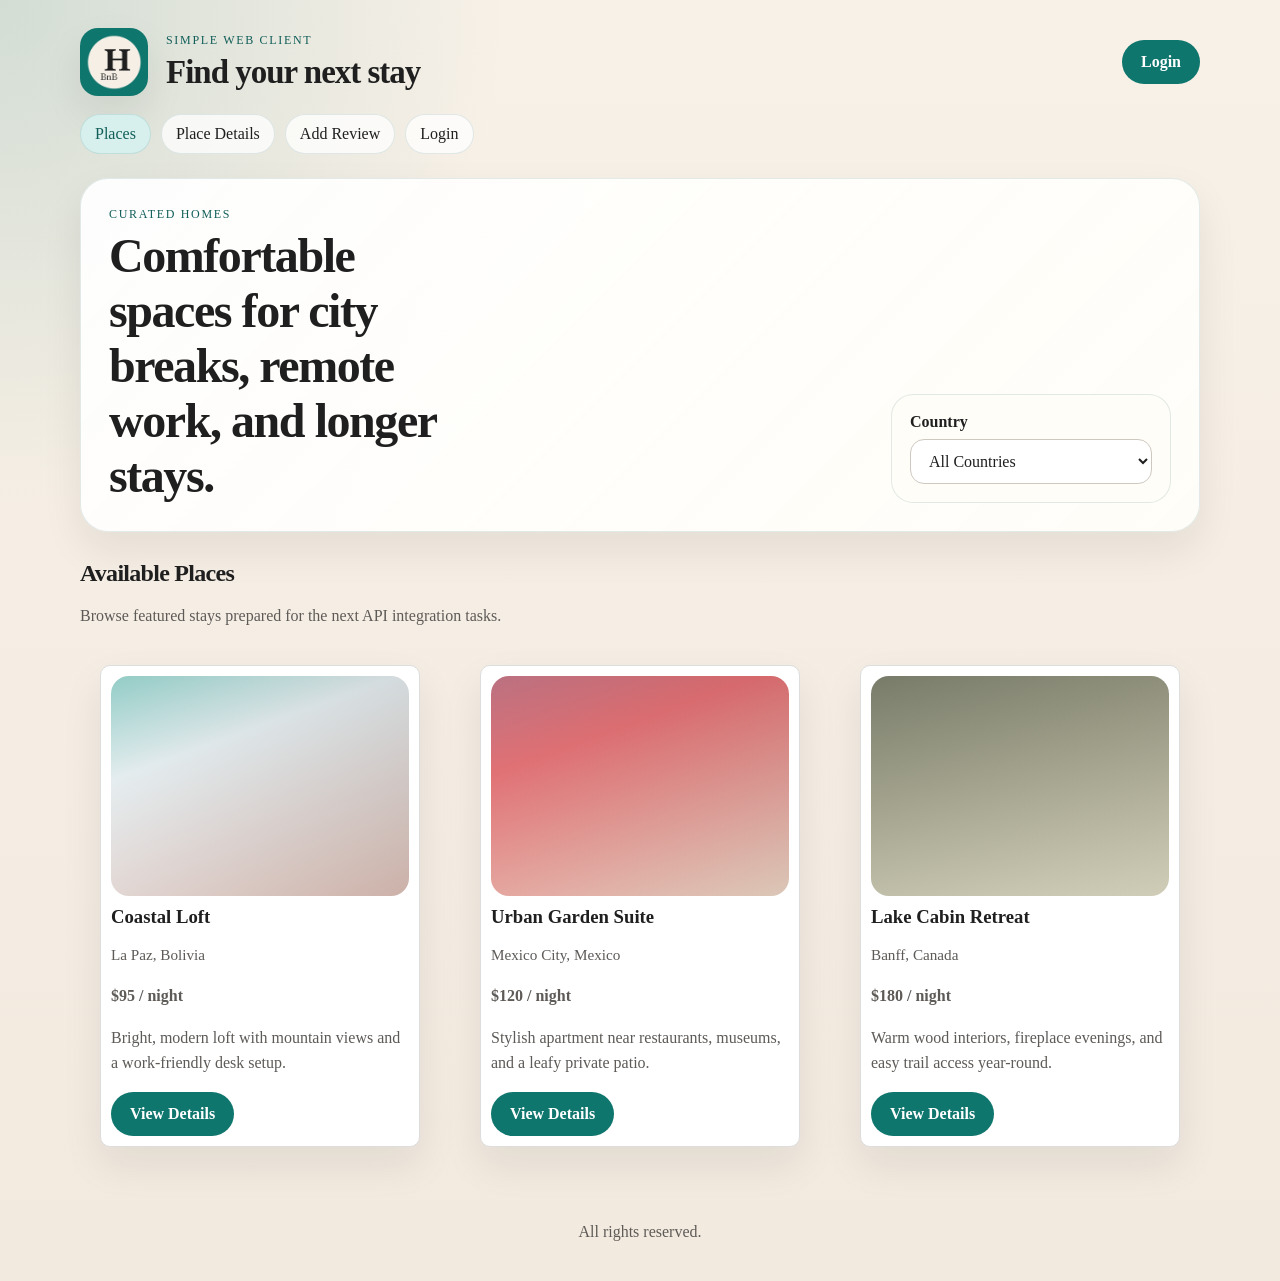
==== part4/index.html @ 8bcf2157 "Part 4 Task 0: add HBnB web client page designs" ====
<!DOCTYPE html>
<html lang="en">
<head>
    <meta charset="utf-8">
    <meta name="viewport" content="width=device-width, initial-scale=1">
    <title>HBnB | Places</title>
    <link rel="icon" type="image/png" href="images/icon.png">
    <link rel="stylesheet" href="styles.css">
</head>
<body>
    <div class="site-shell">
        <header class="site-header">
            <div class="brand">
                <a href="index.html" aria-label="HBnB home">
                    <img src="images/logo.png" alt="HBnB logo" class="logo">
                </a>
                <div>
                    <p class="eyebrow">Simple Web Client</p>
                    <h1>Find your next stay</h1>
                </div>
            </div>
            <a href="login.html" class="login-button">Login</a>
        </header>

        <nav class="site-nav" aria-label="Primary">
            <a href="index.html" aria-current="page">Places</a>
            <a href="place.html">Place Details</a>
            <a href="add_review.html">Add Review</a>
            <a href="login.html">Login</a>
        </nav>

        <main>
            <section class="hero">
                <div>
                    <p class="eyebrow">Curated homes</p>
                    <h2>Comfortable spaces for city breaks, remote work, and longer stays.</h2>
                </div>
                <form class="filter-bar" action="#" method="get">
                    <label for="country-filter">Country</label>
                    <select id="country-filter" name="country">
                        <option value="">All Countries</option>
                        <option>Argentina</option>
                        <option>Bolivia</option>
                        <option>Canada</option>
                        <option>Mexico</option>
                        <option>United States</option>
                    </select>
                </form>
            </section>

            <section aria-labelledby="places-heading">
                <div class="section-heading">
                    <h2 id="places-heading">Available Places</h2>
                    <p>Browse featured stays prepared for the next API integration tasks.</p>
                </div>

                <div class="places-grid">
                    <article class="place-card">
                        <div class="card-media coastal-stay"></div>
                        <div class="card-content">
                            <h3>Coastal Loft</h3>
                            <p class="place-meta">La Paz, Bolivia</p>
                            <p class="place-price">$95 / night</p>
                            <p>Bright, modern loft with mountain views and a work-friendly desk setup.</p>
                            <a href="place.html" class="details-button">View Details</a>
                        </div>
                    </article>

                    <article class="place-card">
                        <div class="card-media urban-suite"></div>
                        <div class="card-content">
                            <h3>Urban Garden Suite</h3>
                            <p class="place-meta">Mexico City, Mexico</p>
                            <p class="place-price">$120 / night</p>
                            <p>Stylish apartment near restaurants, museums, and a leafy private patio.</p>
                            <a href="place.html" class="details-button">View Details</a>
                        </div>
                    </article>

                    <article class="place-card">
                        <div class="card-media lake-cabin"></div>
                        <div class="card-content">
                            <h3>Lake Cabin Retreat</h3>
                            <p class="place-meta">Banff, Canada</p>
                            <p class="place-price">$180 / night</p>
                            <p>Warm wood interiors, fireplace evenings, and easy trail access year-round.</p>
                            <a href="place.html" class="details-button">View Details</a>
                        </div>
                    </article>
                </div>
            </section>
        </main>

        <footer class="site-footer">
            <p>All rights reserved.</p>
        </footer>
    </div>
</body>
</html>
---- part4/styles.css ----
:root {
    --bg: #f5efe6;
    --panel: #fffdf8;
    --panel-strong: #ffffff;
    --ink: #1f1f1f;
    --muted: #5d5a57;
    --line: #ddd;
    --accent: #0f766e;
    --accent-dark: #115e59;
    --accent-soft: #d8f0ed;
    --shadow: 0 18px 40px rgba(31, 31, 31, 0.08);
}

* {
    box-sizing: border-box;
}

body {
    margin: 0;
    min-height: 100vh;
    color: var(--ink);
    font-family: Georgia, "Times New Roman", serif;
    background:
        radial-gradient(circle at top left, rgba(15, 118, 110, 0.16), transparent 28%),
        linear-gradient(180deg, #f8f1e8 0%, #f2eadf 100%);
}

img {
    display: block;
    max-width: 100%;
}

a {
    color: inherit;
    text-decoration: none;
}

.site-shell {
    min-height: 100vh;
    display: flex;
    flex-direction: column;
}

.site-header,
.site-nav,
main,
.site-footer {
    width: min(1120px, calc(100% - 32px));
    margin: 0 auto;
}

.site-header {
    display: flex;
    align-items: center;
    justify-content: space-between;
    gap: 24px;
    padding: 28px 0 18px;
}

.brand {
    display: flex;
    align-items: center;
    gap: 18px;
}

.logo {
    width: 68px;
    height: 68px;
    border-radius: 18px;
    object-fit: cover;
    box-shadow: var(--shadow);
}

.brand h1,
.hero h2,
.section-heading h2,
.place-hero-copy h2,
.auth-panel h2,
.add-review h2 {
    margin: 0;
    font-weight: 700;
    letter-spacing: -0.03em;
}

.brand h1 {
    font-size: clamp(1.5rem, 1.1rem + 1.2vw, 2.25rem);
}

.eyebrow {
    margin: 0 0 6px;
    color: var(--accent-dark);
    text-transform: uppercase;
    letter-spacing: 0.14em;
    font-size: 0.75rem;
}

.login-button,
.primary-button,
.details-button {
    display: inline-flex;
    align-items: center;
    justify-content: center;
    min-height: 44px;
    padding: 10px 18px;
    border-radius: 999px;
    border: 1px solid transparent;
    background: var(--accent);
    color: #fff;
    font-weight: 600;
    transition: background-color 0.2s ease, transform 0.2s ease;
}

.login-button:hover,
.primary-button:hover,
.details-button:hover,
.login-button:focus-visible,
.primary-button:focus-visible,
.details-button:focus-visible {
    background: var(--accent-dark);
    transform: translateY(-1px);
}

.site-nav {
    display: flex;
    flex-wrap: wrap;
    gap: 10px;
    padding: 0 0 24px;
}

.site-nav a {
    padding: 10px 14px;
    border-radius: 999px;
    background: rgba(255, 255, 255, 0.75);
    border: 1px solid rgba(17, 94, 89, 0.12);
}

.site-nav a[aria-current="page"] {
    background: var(--accent-soft);
    color: var(--accent-dark);
}

main {
    flex: 1;
    padding-bottom: 28px;
}

.hero,
.place-hero,
.auth-panel,
.add-review {
    background: linear-gradient(135deg, rgba(255, 255, 255, 0.92), rgba(255, 253, 248, 0.98));
    border: 1px solid rgba(17, 94, 89, 0.12);
    border-radius: 28px;
    box-shadow: var(--shadow);
}

.hero {
    display: flex;
    align-items: end;
    justify-content: space-between;
    gap: 24px;
    padding: 28px;
    margin-bottom: 28px;
}

.hero h2,
.place-hero-copy h2 {
    font-size: clamp(2rem, 1.4rem + 2vw, 3.4rem);
    max-width: 14ch;
}

.filter-bar {
    min-width: min(100%, 280px);
    padding: 18px;
    border-radius: 22px;
    background: var(--panel);
    border: 1px solid rgba(17, 94, 89, 0.12);
}

.filter-bar label,
.form-row label {
    display: block;
    margin-bottom: 8px;
    font-weight: 700;
}

.filter-bar select,
.form-row input,
.form-row select,
.form-row textarea {
    width: 100%;
    padding: 12px 14px;
    border: 1px solid #cfc8c1;
    border-radius: 14px;
    font: inherit;
    background: #fff;
    color: var(--ink);
}

.section-heading {
    margin-bottom: 12px;
}

.section-heading p,
.auth-panel > p,
.add-review > p,
.place-hero-copy > p,
.card-content p,
.place-info p,
.review-card p {
    color: var(--muted);
    line-height: 1.6;
}

.split-heading {
    display: flex;
    align-items: end;
    justify-content: space-between;
    gap: 16px;
}

.places-grid,
.reviews-grid,
.details-grid {
    display: grid;
    gap: 20px;
}

.places-grid {
    grid-template-columns: repeat(auto-fit, minmax(240px, 1fr));
}

.details-grid {
    grid-template-columns: repeat(auto-fit, minmax(220px, 1fr));
}

.reviews-grid {
    grid-template-columns: repeat(auto-fit, minmax(280px, 1fr));
}

.place-card,
.review-card,
.place-info {
    margin: 20px;
    padding: 10px;
    border: 1px solid #ddd;
    border-radius: 10px;
    background: var(--panel-strong);
}

.place-card {
    overflow: hidden;
    box-shadow: var(--shadow);
}

.card-media,
.hero-image {
    min-height: 220px;
    border-radius: 18px;
    background-size: cover;
    background-position: center;
}

.card-content {
    padding: 10px 0 0;
}

.card-content h3,
.review-card h3,
.place-info h3 {
    margin-top: 0;
    margin-bottom: 8px;
}

.place-price,
.rating {
    font-weight: 700;
    color: var(--accent-dark);
}

.place-meta,
.review-author {
    font-size: 0.95rem;
}

.place-hero {
    display: grid;
    grid-template-columns: 1.1fr 0.9fr;
    gap: 24px;
    padding: 28px;
    margin-bottom: 28px;
}

.place-details {
    margin-bottom: 28px;
}

.amenities-list {
    margin: 0;
    padding-left: 20px;
    color: var(--muted);
}

.review-header {
    display: flex;
    align-items: start;
    justify-content: space-between;
    gap: 12px;
}

.centered-main {
    display: grid;
    place-items: center;
}

.auth-panel,
.add-review {
    width: min(100%, 620px);
    padding: 32px;
}

.form {
    display: grid;
    gap: 18px;
    margin-top: 20px;
}

.form-row textarea {
    resize: vertical;
}

.site-footer {
    padding: 12px 0 24px;
    text-align: center;
    color: var(--muted);
}

.coastal-stay {
    background-image:
        linear-gradient(135deg, rgba(255, 255, 255, 0.12), rgba(0, 0, 0, 0.2)),
        linear-gradient(160deg, #83c5be 0%, #edf6f9 32%, #ffddd2 100%);
}

.urban-suite {
    background-image:
        linear-gradient(135deg, rgba(255, 255, 255, 0.08), rgba(0, 0, 0, 0.14)),
        linear-gradient(160deg, #b56576 0%, #e56b6f 30%, #ffe8d6 100%);
}

.lake-cabin {
    background-image:
        linear-gradient(135deg, rgba(255, 255, 255, 0.08), rgba(0, 0, 0, 0.18)),
        linear-gradient(160deg, #6b705c 0%, #a5a58d 40%, #fefae0 100%);
}

@media (max-width: 760px) {
    .site-header,
    .hero,
    .split-heading,
    .place-hero {
        display: block;
    }

    .login-button,
    .primary-button,
    .details-button {
        width: 100%;
    }

    .site-header {
        padding-bottom: 12px;
    }

    .brand {
        margin-bottom: 18px;
    }

    .filter-bar,
    .hero-image {
        margin-top: 18px;
    }

    .auth-panel,
    .add-review {
        padding: 24px;
    }
}
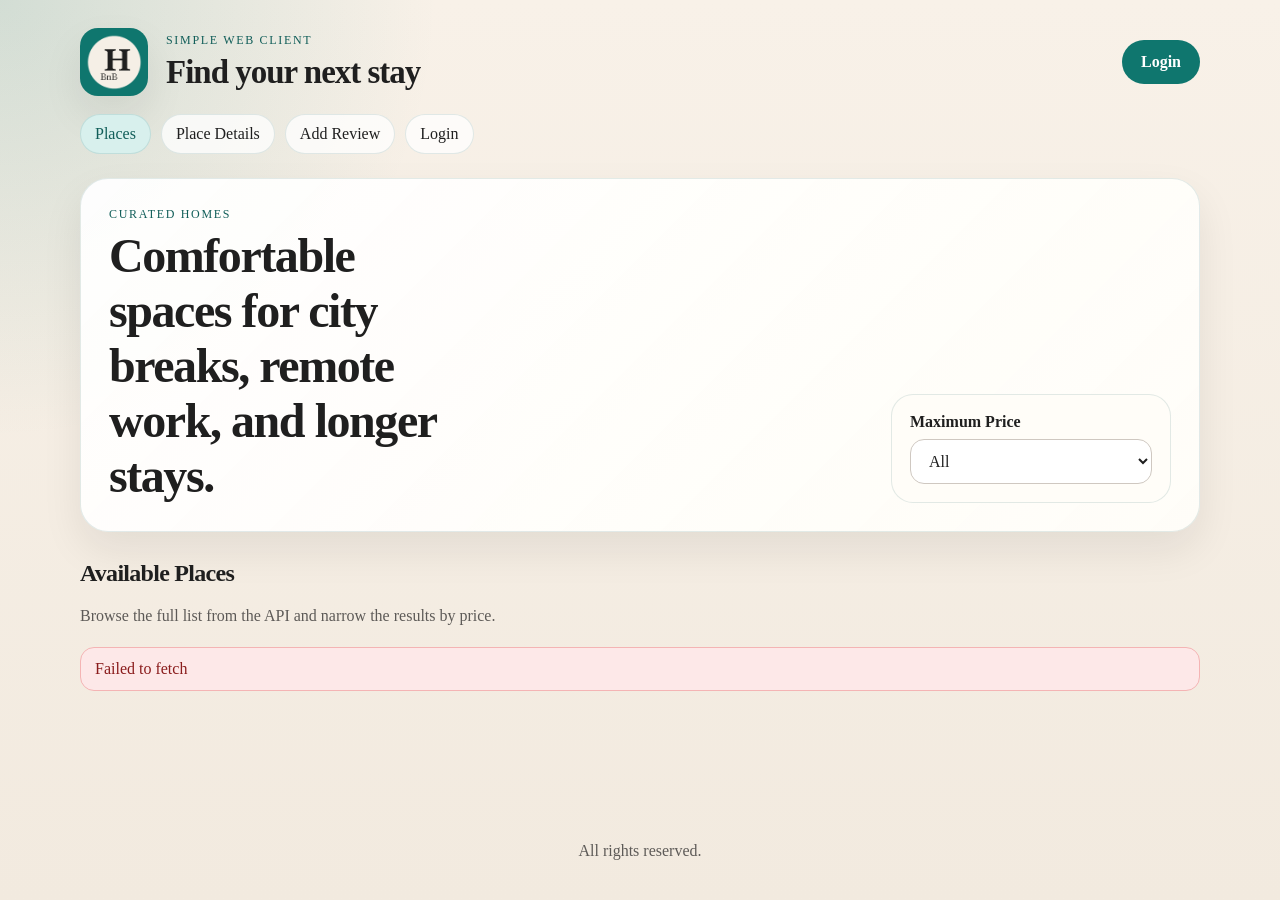
==== commit 7f339099: "Part 4 Task 1: implement login with JWT cookie" ====
--- a/part4/index.html
+++ b/part4/index.html
@@ -19,14 +19,14 @@
                     <h1>Find your next stay</h1>
                 </div>
             </div>
-            <a href="login.html" class="login-button">Login</a>
+            <a href="login.html" class="login-button auth-link">Login</a>
         </header>
 
         <nav class="site-nav" aria-label="Primary">
             <a href="index.html" aria-current="page">Places</a>
             <a href="place.html">Place Details</a>
             <a href="add_review.html">Add Review</a>
-            <a href="login.html">Login</a>
+            <a href="login.html" class="auth-link">Login</a>
         </nav>
 
         <main>
@@ -36,14 +36,12 @@
                     <h2>Comfortable spaces for city breaks, remote work, and longer stays.</h2>
                 </div>
                 <form class="filter-bar" action="#" method="get">
-                    <label for="country-filter">Country</label>
-                    <select id="country-filter" name="country">
-                        <option value="">All Countries</option>
-                        <option>Argentina</option>
-                        <option>Bolivia</option>
-                        <option>Canada</option>
-                        <option>Mexico</option>
-                        <option>United States</option>
+                    <label for="price-filter">Maximum Price</label>
+                    <select id="price-filter" name="price">
+                        <option value="10">10</option>
+                        <option value="50">50</option>
+                        <option value="100">100</option>
+                        <option value="all" selected>All</option>
                     </select>
                 </form>
             </section>
@@ -51,43 +49,11 @@
             <section aria-labelledby="places-heading">
                 <div class="section-heading">
                     <h2 id="places-heading">Available Places</h2>
-                    <p>Browse featured stays prepared for the next API integration tasks.</p>
+                    <p>Browse the full list from the API and narrow the results by price.</p>
                 </div>
 
-                <div class="places-grid">
-                    <article class="place-card">
-                        <div class="card-media coastal-stay"></div>
-                        <div class="card-content">
-                            <h3>Coastal Loft</h3>
-                            <p class="place-meta">La Paz, Bolivia</p>
-                            <p class="place-price">$95 / night</p>
-                            <p>Bright, modern loft with mountain views and a work-friendly desk setup.</p>
-                            <a href="place.html" class="details-button">View Details</a>
-                        </div>
-                    </article>
-
-                    <article class="place-card">
-                        <div class="card-media urban-suite"></div>
-                        <div class="card-content">
-                            <h3>Urban Garden Suite</h3>
-                            <p class="place-meta">Mexico City, Mexico</p>
-                            <p class="place-price">$120 / night</p>
-                            <p>Stylish apartment near restaurants, museums, and a leafy private patio.</p>
-                            <a href="place.html" class="details-button">View Details</a>
-                        </div>
-                    </article>
-
-                    <article class="place-card">
-                        <div class="card-media lake-cabin"></div>
-                        <div class="card-content">
-                            <h3>Lake Cabin Retreat</h3>
-                            <p class="place-meta">Banff, Canada</p>
-                            <p class="place-price">$180 / night</p>
-                            <p>Warm wood interiors, fireplace evenings, and easy trail access year-round.</p>
-                            <a href="place.html" class="details-button">View Details</a>
-                        </div>
-                    </article>
-                </div>
+                <p id="places-status" class="form-message status-message">Loading places...</p>
+                <div id="places-list" class="places-grid"></div>
             </section>
         </main>
 
@@ -95,5 +61,6 @@
             <p>All rights reserved.</p>
         </footer>
     </div>
+    <script src="scripts.js"></script>
 </body>
 </html>
--- a/part4/styles.css
+++ b/part4/styles.css
@@ -325,6 +325,35 @@
     margin-top: 20px;
 }
 
+.form-message {
+    margin: 18px 0 0;
+    padding: 12px 14px;
+    border-radius: 14px;
+    border: 1px solid transparent;
+}
+
+.error-message {
+    color: #8a1c1c;
+    background: #fde8e8;
+    border-color: #f4b4b4;
+}
+
+.status-message {
+    color: var(--accent-dark);
+    background: #e7f6f4;
+    border-color: #b8e0da;
+}
+
+.empty-message {
+    color: var(--muted);
+    background: #f7f2eb;
+    border-color: #e4d7c8;
+}
+
+.is-hidden {
+    display: none !important;
+}
+
 .form-row textarea {
     resize: vertical;
 }
